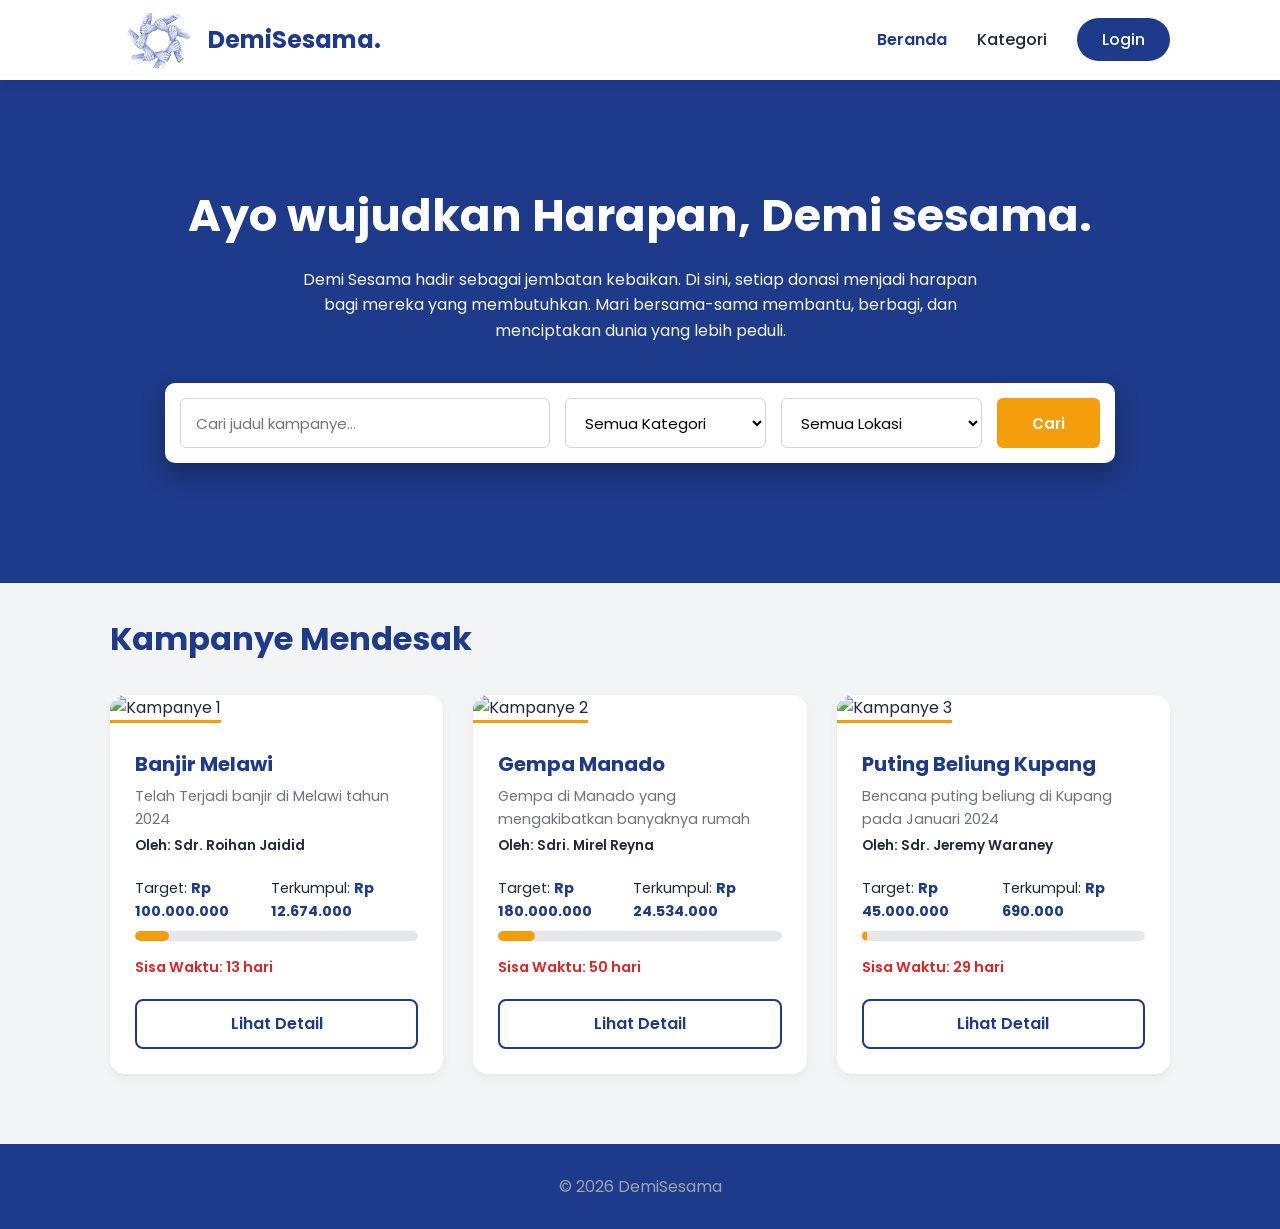
==== index.html @ 678cd649 "push pertama progweb" ====
<!DOCTYPE html>
<html lang="id">
<head>
    <meta charset="UTF-8">
    <meta name="viewport" content="width=device-width, initial-scale=1.0">
    <title>DemiSesama</title>
    <link rel="stylesheet" href="CSS/home.css">
    <link rel="stylesheet" href="CSS/global.css">
    <link rel="preconnect" href="https://fonts.googleapis.com">
    <link rel="preconnect" href="https://fonts.gstatic.com" crossorigin>
    <link href="https://fonts.googleapis.com/css2?family=Poppins:wght@300;400;500;600;700&display=swap" rel="stylesheet">
</head>
<body>
    <header>
        <div class="container nav-wrapper">
            <div class="logo">
                <img src="Asset/tangan2 tnpa bg.png" alt="logo website" class="logo-website">
                <span>DemiSesama.</span>
            </div>
            <nav>
                <ul>
                    <li><a href="#index.html" class="active">Beranda</a></li>
                    <li><a href="#index.html">Kategori</a></li>
                    <li><a href="login.html" class="btn-login">Login</a></li>
                </ul>
            </nav>
        </div>
    </header>

    <main>
        <section class="tampilan-utama">
            <div class="hero-overlay"></div>
            <div class="container text-center hero-content">
                <h1>Ayo wujudkan Harapan, Demi sesama.</h1>
                <p class="hero-desc">Demi Sesama hadir sebagai jembatan kebaikan. Di sini, setiap donasi menjadi harapan bagi mereka yang membutuhkan. Mari bersama-sama membantu, berbagi, dan menciptakan dunia yang lebih peduli.</p>

                <div class="search-bar">
                    <form>
                        <input type="text" placeholder="Cari judul kampanye...">

                        <select name="Kategori" id="Kategori">
                            <option value="">Semua Kategori</option>
                            <option value="kesehatan">Kesehatan</option>
                            <option value="pendidikan">Pendidikan</option>
                            <option value="bencana_alam">Bencana Alam</option>
                            <option value="sosial">Kehidupan Sosial</option>
                            <option value="pembangunan">Pembangunan</option>
                            <option value="lingkungan">Lingkungan</option>
                        </select>

                        <select name="lokasi" id="lokasi">
                            <option value="">Semua Lokasi</option>
                            <option value="sumatera">Sumatera</option>
                            <option value="jawa">Jawa</option>
                            <option value="kalimantan">Kalimantan</option>
                            <option value="sulawesi">Sulawesi</option>
                            <option value="bali">Bali</option>
                            <option value="maluku">Maluku</option>
                            <option value="papua">Papua</option>
                            <option value="ntt">NTT</option>
                        </select>

                        <button type="button" class="btn-search">Cari</button>
                    </form>
                </div>
            </div>    
        </section>

        <section class="kampanye">
            <div class="container">
                <h2 class="section-title">Kampanye Mendesak</h2>
                <div class="kampanye-grid">
                    
                    <!-- Penggalangan dana 1 -->
                    <div class="card">
                        <img src="img/kampanye1.jpg" alt="Kampanye 1" class="card-img">
                        <div class="card-content">
                            <h3>Banjir Melawi</h3>
                            <p class="deskripsi">Telah Terjadi banjir di Melawi tahun 2024</p>
                            <p class="penyelenggara">Oleh: Sdr. Roihan Jaidid</p>
                            <div class="info-dana">
                                <p class="target">Target: <span>Rp 100.000.000</span></p>
                                <p class="terkumpul">Terkumpul: <span>Rp 12.674.000</span></p>
                            </div>
                            <div class="progress-bar">
                                <div class="progress" style="width: 12%;"></div> 
                            </div>
                            <p class="waktu">Sisa Waktu: 13 hari</p>
                            <a href="detail.html" class="btn-detail">Lihat Detail</a>
                        </div>
                    </div>

                    <!-- Penggalangan dana 2 -->
                    <div class="card">
                        <img src="img/kampanye2.jpg" alt="Kampanye 2" class="card-img">
                        <div class="card-content">
                            <h3>Gempa Manado</h3>
                            <p class="deskripsi">Gempa di Manado yang mengakibatkan banyaknya rumah</p>
                            <p class="penyelenggara">Oleh: Sdri. Mirel Reyna</p>
                            <div class="info-dana">
                                <p class="target">Target: <span>Rp 180.000.000</span></p>
                                <p class="terkumpul">Terkumpul: <span>Rp 24.534.000</span></p>
                            </div>
                            <div class="progress-bar">
                                <div class="progress" style="width: 13%;"></div> 
                            </div>
                            <p class="waktu">Sisa Waktu: 50 hari</p>
                            <a href="detail.html" class="btn-detail">Lihat Detail</a>
                        </div>
                    </div>

                    <!-- Penggalangan dana 3 -->
                    <div class="card">
                        <img src="img/kampanye3.jpg" alt="Kampanye 3" class="card-img">
                        <div class="card-content">
                            <h3>Puting Beliung Kupang</h3>
                            <p class="deskripsi">Bencana puting beliung di Kupang pada Januari 2024</p>
                            <p class="penyelenggara">Oleh: Sdr. Jeremy Waraney</p>
                            <div class="info-dana">
                                <p class="target">Target: <span>Rp 45.000.000</span></p>
                                <p class="terkumpul">Terkumpul: <span>Rp 690.000</span></p>
                            </div>
                            <div class="progress-bar">
                                <div class="progress" style="width: 2%;"></div> 
                            </div>
                            <p class="waktu">Sisa Waktu: 29 hari</p>
                            <a href="detail.html" class="btn-detail">Lihat Detail</a>
                        </div>
                    </div>

                </div>
            </div>
        </section>
    </main>
    
    <footer>
        <div class="container text-center">
            <p>&copy; 2026 DemiSesama</p>
        </div>
    </footer>

</body>
</html>
---- CSS/home.css ----
.tampilan-utama {
    position: relative;
    padding: 100px 0 120px 0;
    background-color: #1E3A8A; 
    overflow: hidden;
}

.hero-content {
    position: relative;
    z-index: 2;
}

.tampilan-utama h1 {
    font-size: 2.8rem;
    margin-bottom: 15px;
    color: #FFFFFF; 
}

.hero-desc {
    max-width: 700px;
    margin: 0 auto 40px auto;
    color: #F3F4F6;
}

.search-bar form {
    background-color: #FFFFFF;
    padding: 15px;
    border-radius: 10px;
    display: flex;
    gap: 15px;
    align-items: center;
    box-shadow: 0 10px 25px rgba(0,0,0,0.3);
    width: 100%;
    max-width: 950px;
    margin: 0 auto;
}

.search-bar input, .search-bar select, .btn-search {
    height: 50px; 
    border: 1px solid #D1D5DB;
    border-radius: 6px;
    outline: none;
    font-family: 'Poppins', sans-serif;
    font-size: 15px;
}

.search-bar input {
    flex: 2; 
    padding: 0 15px;
}

.search-bar select {
    flex: 1; 
    padding: 0 15px;
    cursor: pointer;
    background-color: #FFFFFF;
}

.btn-search {
    background-color: #F59E0B;
    color: #FFFFFF;
    border: none;
    padding: 0 35px;
    font-weight: 600;
    cursor: pointer;
    transition: 0.3s;
}

.btn-search:hover {
    background-color: #D97706;
}

.kampanye {
    padding: 30px 0;
}

.section-title {
    font-size: 2rem;
    color: #1E3A8A; 
    margin-bottom: 30px;
    text-align: left;
}

.kampanye-grid {
    display: grid;
    grid-template-columns: repeat(3, 1fr); 
    gap: 30px; 
}

.card {
    background-color: #FFFFFF; 
    border-radius: 15px; 
    overflow: hidden; 
    box-shadow: 0 4px 10px rgba(0,0,0,0.05); 
    transition: transform 0.3s ease, box-shadow 0.3s ease; 
}

.card:hover {
    transform: translateY(-10px); 
    box-shadow: 0 15px 25px rgba(0,0,0,0.1);
}

.card-img {
    width: 100%;
    height: 220px;
    object-fit: cover;
    border-bottom: 3px solid #F59E0B; 
}

.card-content {
    padding: 25px;
}

.card h3 {
    font-size: 1.25rem;
    margin-bottom: 5px;
    color: #1E3A8A; 
}

.deskripsi {
    font-size: 0.9rem;
    color: #6B7280;
    margin-bottom: 10px;
    height: 40px;
}

.penyelenggara {
    font-size: 0.85rem;
    font-weight: 600;
    margin-bottom: 20px;
}

.info-dana {
    font-size: 0.9rem;
    display: flex;
    justify-content: space-between;
    margin-bottom: 8px;
}

.info-dana span {
    font-weight: 700;
    color: #1E3A8A; 
}

.progress-bar {
    background-color: #E5E7EB; 
    height: 10px;
    border-radius: 10px;
    overflow: hidden;
    margin-bottom: 15px;
}

.progress {
    background-color: #F59E0B; 
    height: 100%;
    border-radius: 10px;
}

.waktu {
    font-size: 0.9rem;
    color: #DC2626; 
    font-weight: 600;
    margin-bottom: 20px;
}

.btn-detail {
    display: block;
    text-align: center;
    background-color: #FFFFFF;
    color: #1E3A8A; 
    border: 2px solid #1E3A8A;
    padding: 10px 0;
    border-radius: 8px;
    font-weight: 600;
    transition: 0.3s;
}

.btn-detail:hover {
    background-color: #1E3A8A;
    color: #FFFFFF;
}
---- CSS/global.css ----
* {
    margin: 0;
    padding: 0;
    box-sizing: border-box;
    font-family: 'Poppins', sans-serif;
}

body {
    background-color: #F3F4F6;
    color: #1F2937;
    line-height: 1.6;
}

.container {
    max-width: 1100px;
    margin: 0 auto;
    padding: 0 20px;
}

a {
    text-decoration: none;
}

.text-center {
    text-align: center;
}

header {
    background-color: #FFFFFF;
    box-shadow: 0 2px 10px rgba(0, 0, 0, 0.1);
    position: sticky;
    top: 0;
    z-index: 100;
}

.nav-wrapper {
    display: flex;
    justify-content: space-between;
    align-items: center;
    height: 80px;
}

.logo {
    display: flex;
    align-items: center;
    gap: 0px;
    font-size: 24px;
    font-weight: 700;
    color: #1E3A8A;
    text-decoration: none;
}

.logo-website{
    height: 55px;
    width: auto;
    display: block;
}

nav ul {
    list-style: none;
    display: flex;
    gap: 30px;
    align-items: center;
}

nav a {
    color: #1F2937;
    font-weight: 500;
    transition: 0.3s;
}

nav a:hover, nav a.active {
    color: #1E3A8A;
    font-weight: 600;
}

.btn-login {
    background-color: #1E3A8A;
    color: #FFFFFF;
    padding: 10px 25px;
    border-radius: 50px;
}

.btn-login:hover {
    background-color: #3B82F6;
    color: #FFFFFF;
}

footer {
    background-color: #1E3A8A;
    color: #FFFFFF; 
    padding: 30px 0;
    margin-top: 40px;
}

footer p {
    color: #9CA3AF;
    display: flex;
    justify-content: center;
}
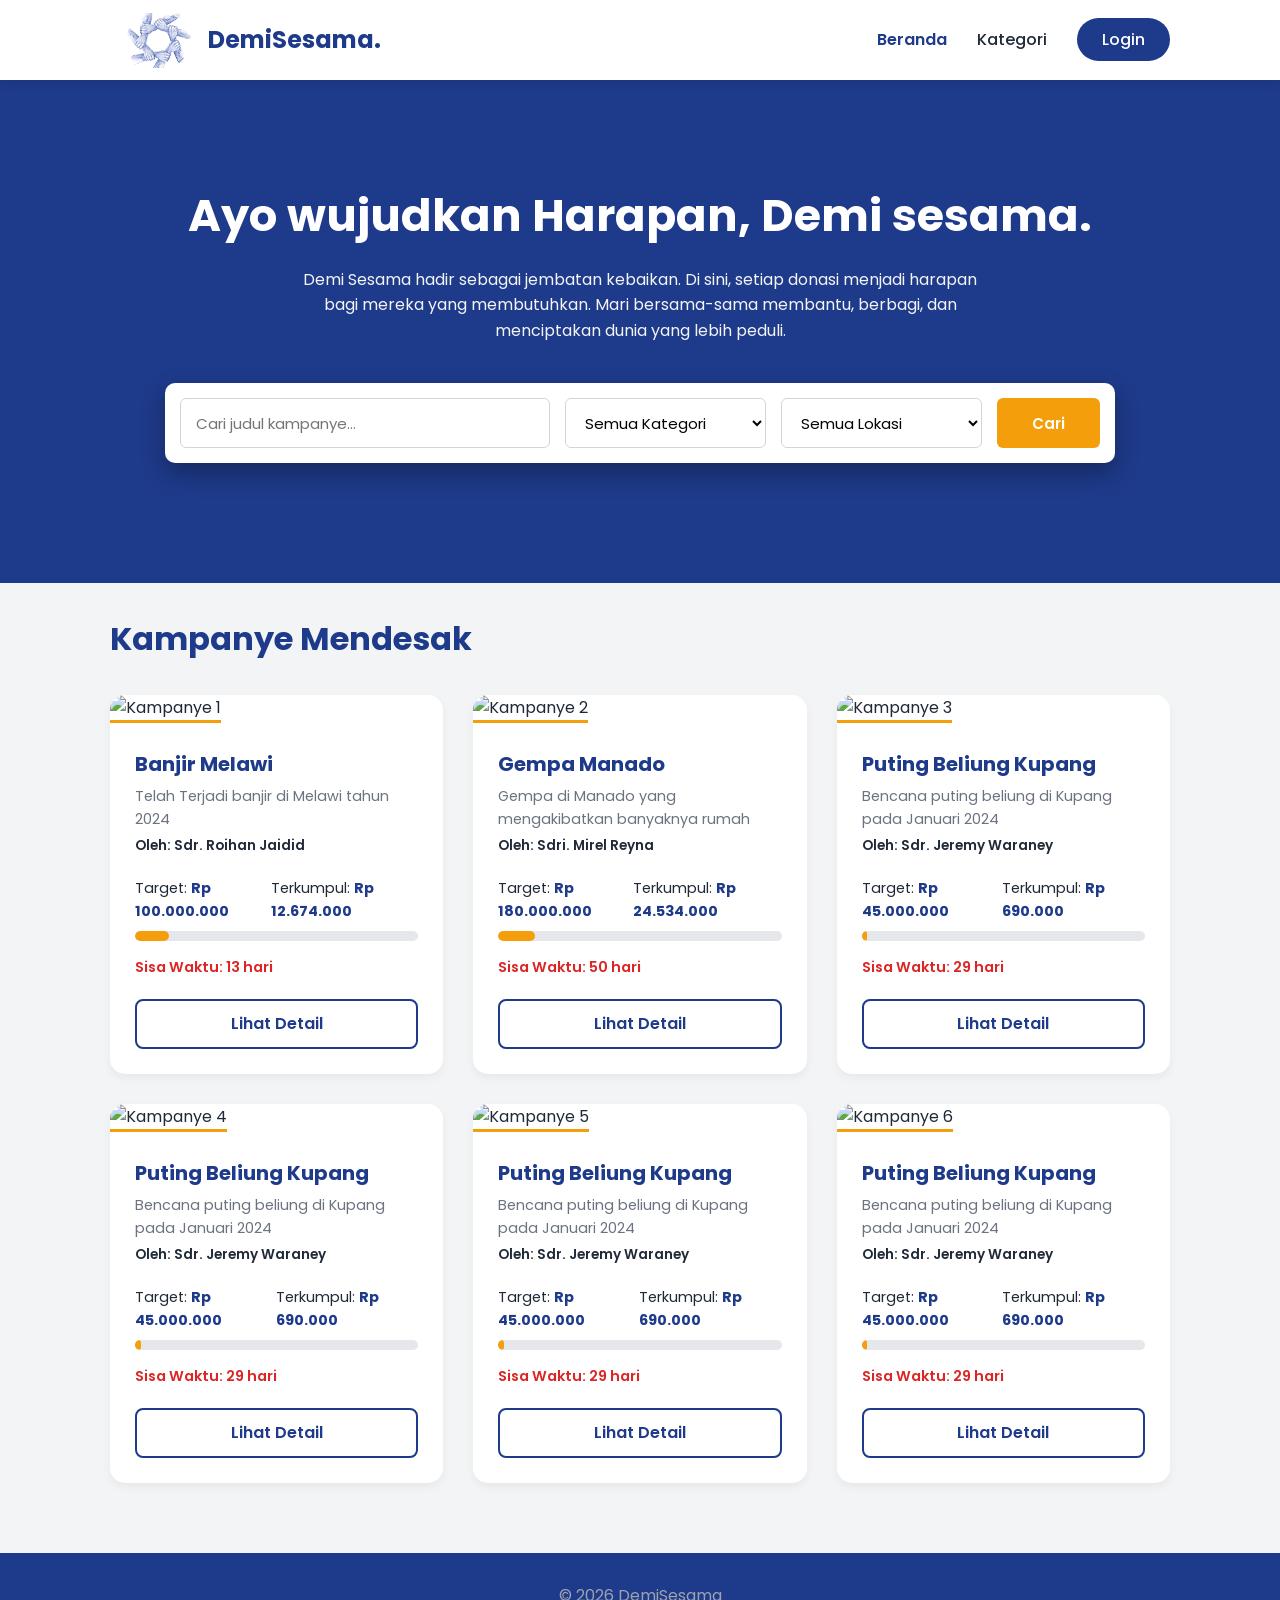
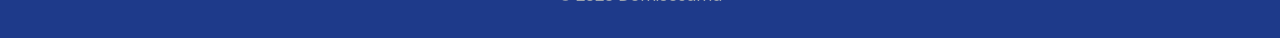
==== commit 550d2459: "Tambah menu doang" ====
--- a/index.html
+++ b/index.html
@@ -128,6 +128,60 @@
                         </div>
                     </div>
 
+                    <div class="card">
+                        <img src="img/kampanye3.jpg" alt="Kampanye 4" class="card-img">
+                        <div class="card-content">
+                            <h3>Puting Beliung Kupang</h3>
+                            <p class="deskripsi">Bencana puting beliung di Kupang pada Januari 2024</p>
+                            <p class="penyelenggara">Oleh: Sdr. Jeremy Waraney</p>
+                            <div class="info-dana">
+                                <p class="target">Target: <span>Rp 45.000.000</span></p>
+                                <p class="terkumpul">Terkumpul: <span>Rp 690.000</span></p>
+                            </div>
+                            <div class="progress-bar">
+                                <div class="progress" style="width: 2%;"></div> 
+                            </div>
+                            <p class="waktu">Sisa Waktu: 29 hari</p>
+                            <a href="detail.html" class="btn-detail">Lihat Detail</a>
+                        </div>
+                    </div>
+
+                    <div class="card">
+                        <img src="img/kampanye3.jpg" alt="Kampanye 5" class="card-img">
+                        <div class="card-content">
+                            <h3>Puting Beliung Kupang</h3>
+                            <p class="deskripsi">Bencana puting beliung di Kupang pada Januari 2024</p>
+                            <p class="penyelenggara">Oleh: Sdr. Jeremy Waraney</p>
+                            <div class="info-dana">
+                                <p class="target">Target: <span>Rp 45.000.000</span></p>
+                                <p class="terkumpul">Terkumpul: <span>Rp 690.000</span></p>
+                            </div>
+                            <div class="progress-bar">
+                                <div class="progress" style="width: 2%;"></div> 
+                            </div>
+                            <p class="waktu">Sisa Waktu: 29 hari</p>
+                            <a href="detail.html" class="btn-detail">Lihat Detail</a>
+                        </div>
+                    </div>
+
+                    <div class="card">
+                        <img src="img/kampanye3.jpg" alt="Kampanye 6" class="card-img">
+                        <div class="card-content">
+                            <h3>Puting Beliung Kupang</h3>
+                            <p class="deskripsi">Bencana puting beliung di Kupang pada Januari 2024</p>
+                            <p class="penyelenggara">Oleh: Sdr. Jeremy Waraney</p>
+                            <div class="info-dana">
+                                <p class="target">Target: <span>Rp 45.000.000</span></p>
+                                <p class="terkumpul">Terkumpul: <span>Rp 690.000</span></p>
+                            </div>
+                            <div class="progress-bar">
+                                <div class="progress" style="width: 2%;"></div> 
+                            </div>
+                            <p class="waktu">Sisa Waktu: 29 hari</p>
+                            <a href="detail.html" class="btn-detail">Lihat Detail</a>
+                        </div>
+                    </div>
+
                 </div>
             </div>
         </section>
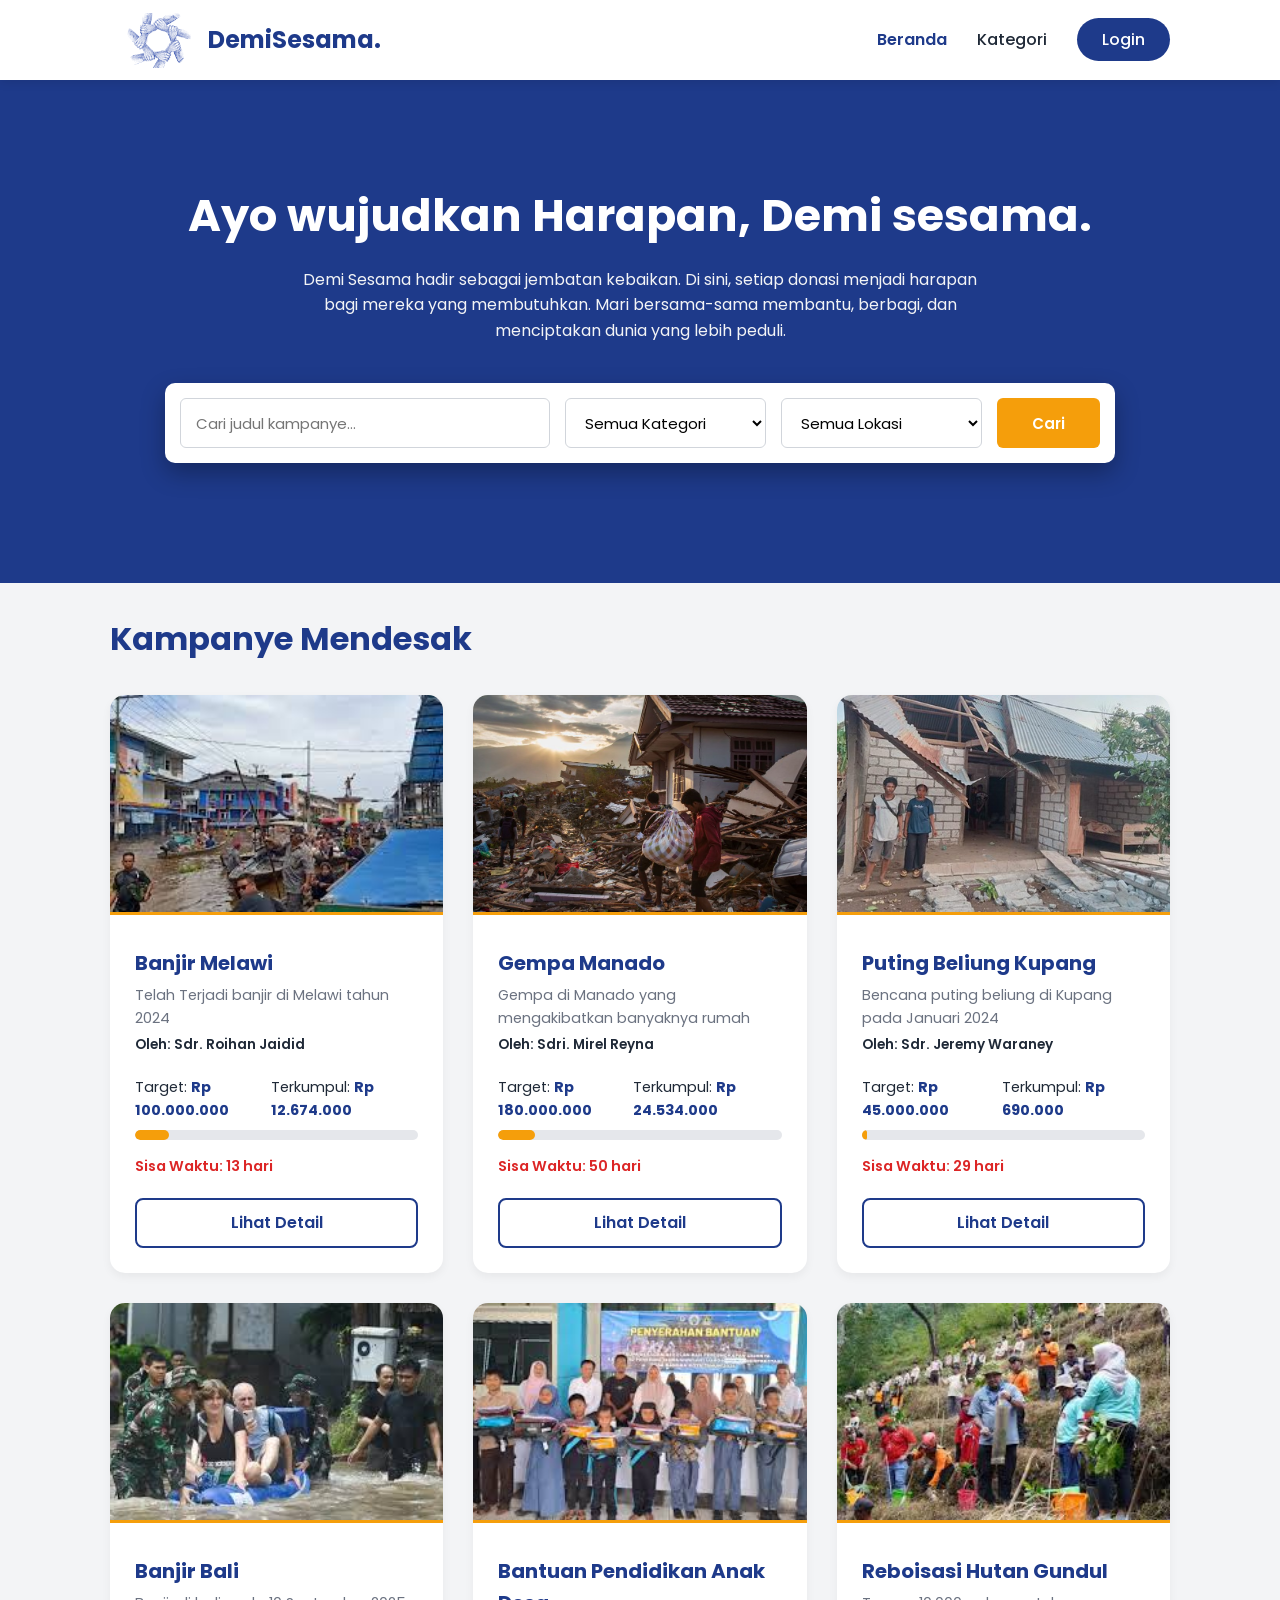
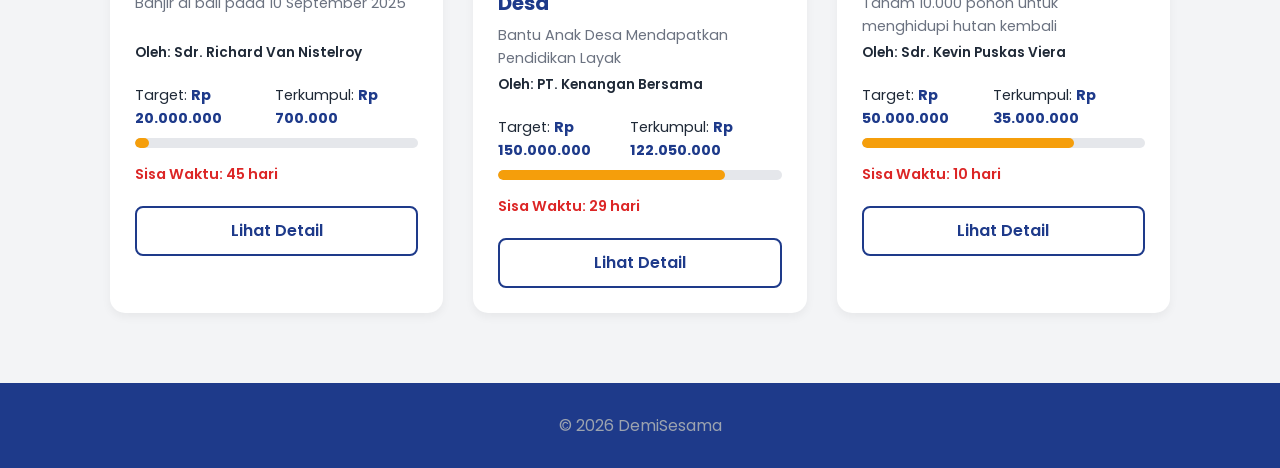
==== commit 7754505d: "merapihkan dashboard" ====
--- a/index.html
+++ b/index.html
@@ -73,7 +73,7 @@
                     
                     <!-- Penggalangan dana 1 -->
                     <div class="card">
-                        <img src="img/kampanye1.jpg" alt="Kampanye 1" class="card-img">
+                        <img src="Asset/banjir melawi.jpg" alt="Kampanye 1" class="card-img">
                         <div class="card-content">
                             <h3>Banjir Melawi</h3>
                             <p class="deskripsi">Telah Terjadi banjir di Melawi tahun 2024</p>
@@ -92,7 +92,7 @@
 
                     <!-- Penggalangan dana 2 -->
                     <div class="card">
-                        <img src="img/kampanye2.jpg" alt="Kampanye 2" class="card-img">
+                        <img src="Asset/gempa manado.jpg" alt="Kampanye 2" class="card-img">
                         <div class="card-content">
                             <h3>Gempa Manado</h3>
                             <p class="deskripsi">Gempa di Manado yang mengakibatkan banyaknya rumah</p>
@@ -111,7 +111,7 @@
 
                     <!-- Penggalangan dana 3 -->
                     <div class="card">
-                        <img src="img/kampanye3.jpg" alt="Kampanye 3" class="card-img">
+                        <img src="Asset/puting beliung kupang.jpeg" alt="Kampanye 3" class="card-img">
                         <div class="card-content">
                             <h3>Puting Beliung Kupang</h3>
                             <p class="deskripsi">Bencana puting beliung di Kupang pada Januari 2024</p>
@@ -127,57 +127,57 @@
                             <a href="detail.html" class="btn-detail">Lihat Detail</a>
                         </div>
                     </div>
-
+                    <!-- Penggalangan dana 4 -->
                     <div class="card">
-                        <img src="img/kampanye3.jpg" alt="Kampanye 4" class="card-img">
+                        <img src="Asset/banjir bali.jpg" alt="Kampanye 4" class="card-img">
                         <div class="card-content">
-                            <h3>Puting Beliung Kupang</h3>
-                            <p class="deskripsi">Bencana puting beliung di Kupang pada Januari 2024</p>
-                            <p class="penyelenggara">Oleh: Sdr. Jeremy Waraney</p>
+                            <h3>Banjir Bali</h3>
+                            <p class="deskripsi">Banjir di bali pada 10 September 2025</p>
+                            <p class="penyelenggara">Oleh: Sdr. Richard Van Nistelroy</p>
                             <div class="info-dana">
-                                <p class="target">Target: <span>Rp 45.000.000</span></p>
-                                <p class="terkumpul">Terkumpul: <span>Rp 690.000</span></p>
+                                <p class="target">Target: <span>Rp 20.000.000</span></p>
+                                <p class="terkumpul">Terkumpul: <span>Rp 700.000</span></p>
                             </div>
                             <div class="progress-bar">
-                                <div class="progress" style="width: 2%;"></div> 
+                                <div class="progress" style="width: 5%;"></div> 
+                            </div>
+                            <p class="waktu">Sisa Waktu: 45 hari</p>
+                            <a href="detail.html" class="btn-detail">Lihat Detail</a>
+                        </div>
+                    </div>
+                    <!-- Penggalangan dana 5 -->
+                    <div class="card">
+                        <img src="Asset/bantuan penddikan desa.jpg" alt="Kampanye 5" class="card-img">
+                        <div class="card-content">
+                            <h3>Bantuan Pendidikan Anak Desa</h3>
+                            <p class="deskripsi">Bantu Anak Desa Mendapatkan Pendidikan Layak</p>
+                            <p class="penyelenggara">Oleh: PT. Kenangan Bersama</p>
+                            <div class="info-dana">
+                                <p class="target">Target: <span>Rp 150.000.000</span></p>
+                                <p class="terkumpul">Terkumpul: <span>Rp 122.050.000</span></p>
+                            </div>
+                            <div class="progress-bar">
+                                <div class="progress" style="width: 80%;"></div> 
                             </div>
                             <p class="waktu">Sisa Waktu: 29 hari</p>
                             <a href="detail.html" class="btn-detail">Lihat Detail</a>
                         </div>
                     </div>
-
+                    <!-- Penggalangan dana 6 -->
                     <div class="card">
-                        <img src="img/kampanye3.jpg" alt="Kampanye 5" class="card-img">
+                        <img src="Asset/reboisasi hutan.jpg" alt="Kampanye 6" class="card-img">
                         <div class="card-content">
-                            <h3>Puting Beliung Kupang</h3>
-                            <p class="deskripsi">Bencana puting beliung di Kupang pada Januari 2024</p>
-                            <p class="penyelenggara">Oleh: Sdr. Jeremy Waraney</p>
+                            <h3>Reboisasi Hutan Gundul</h3>
+                            <p class="deskripsi">Tanam 10.000 pohon untuk menghidupi hutan kembali</p>
+                            <p class="penyelenggara">Oleh: Sdr. Kevin Puskas Viera</p>
                             <div class="info-dana">
-                                <p class="target">Target: <span>Rp 45.000.000</span></p>
-                                <p class="terkumpul">Terkumpul: <span>Rp 690.000</span></p>
+                                <p class="target">Target: <span>Rp 50.000.000</span></p>
+                                <p class="terkumpul">Terkumpul: <span>Rp 35.000.000</span></p>
                             </div>
                             <div class="progress-bar">
-                                <div class="progress" style="width: 2%;"></div> 
+                                <div class="progress" style="width: 75%;"></div> 
                             </div>
-                            <p class="waktu">Sisa Waktu: 29 hari</p>
-                            <a href="detail.html" class="btn-detail">Lihat Detail</a>
-                        </div>
-                    </div>
-
-                    <div class="card">
-                        <img src="img/kampanye3.jpg" alt="Kampanye 6" class="card-img">
-                        <div class="card-content">
-                            <h3>Puting Beliung Kupang</h3>
-                            <p class="deskripsi">Bencana puting beliung di Kupang pada Januari 2024</p>
-                            <p class="penyelenggara">Oleh: Sdr. Jeremy Waraney</p>
-                            <div class="info-dana">
-                                <p class="target">Target: <span>Rp 45.000.000</span></p>
-                                <p class="terkumpul">Terkumpul: <span>Rp 690.000</span></p>
-                            </div>
-                            <div class="progress-bar">
-                                <div class="progress" style="width: 2%;"></div> 
-                            </div>
-                            <p class="waktu">Sisa Waktu: 29 hari</p>
+                            <p class="waktu">Sisa Waktu: 10 hari</p>
                             <a href="detail.html" class="btn-detail">Lihat Detail</a>
                         </div>
                     </div>
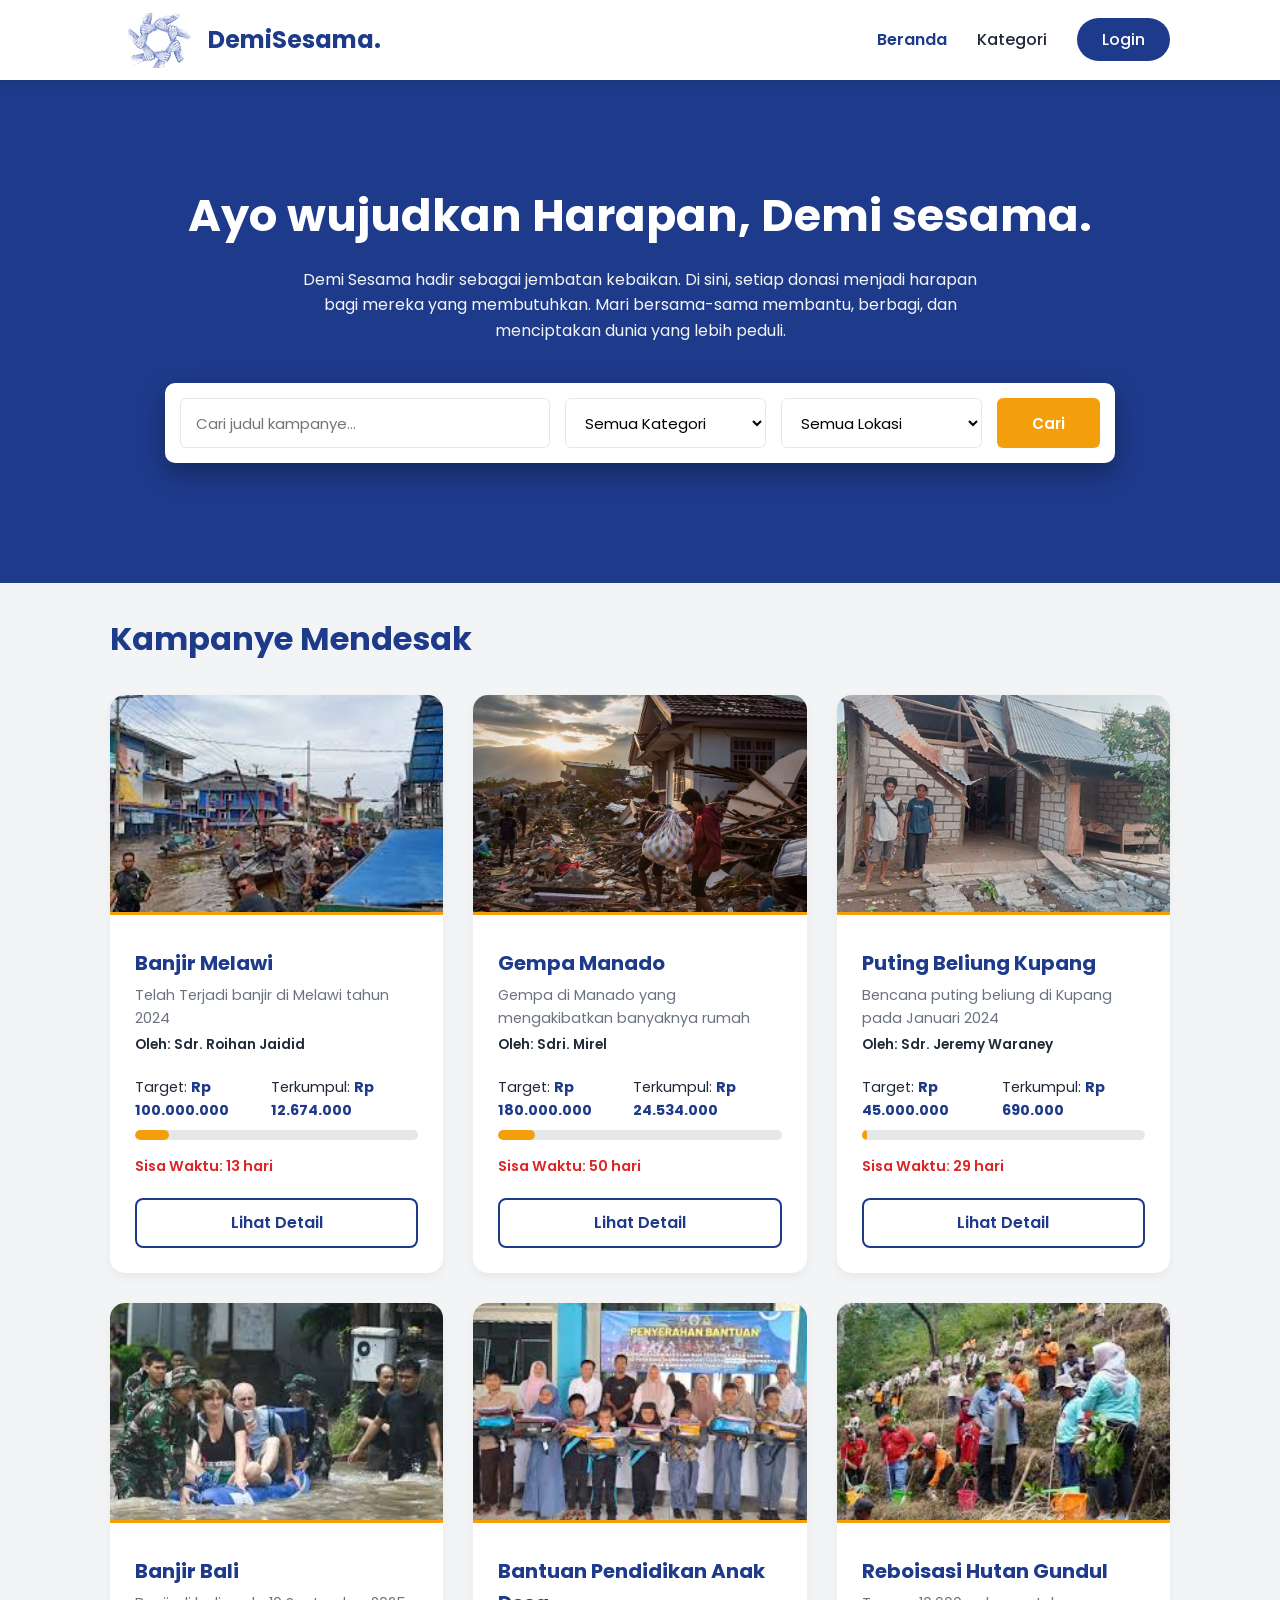
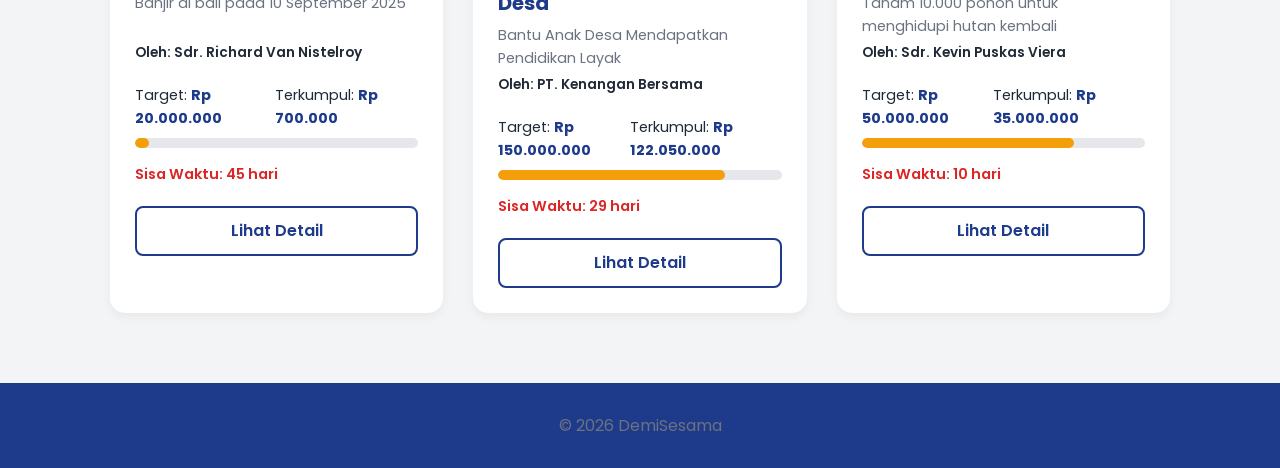
==== commit 4c945d97: "merapihkan css dengan menggunakan root dan tambah fav icon" ====
--- a/index.html
+++ b/index.html
@@ -4,6 +4,9 @@
     <meta charset="UTF-8">
     <meta name="viewport" content="width=device-width, initial-scale=1.0">
     <title>DemiSesama</title>
+    <!-- fav icon -->
+    <link rel="icon" type="image/png" href="Asset/tangan2 tnpa bg.png">
+    
     <link rel="stylesheet" href="CSS/home.css">
     <link rel="stylesheet" href="CSS/global.css">
     <link rel="preconnect" href="https://fonts.googleapis.com">
@@ -96,7 +99,7 @@
                         <div class="card-content">
                             <h3>Gempa Manado</h3>
                             <p class="deskripsi">Gempa di Manado yang mengakibatkan banyaknya rumah</p>
-                            <p class="penyelenggara">Oleh: Sdri. Mirel Reyna</p>
+                            <p class="penyelenggara">Oleh: Sdri. Mirel</p>
                             <div class="info-dana">
                                 <p class="target">Target: <span>Rp 180.000.000</span></p>
                                 <p class="terkumpul">Terkumpul: <span>Rp 24.534.000</span></p>
--- a/CSS/home.css
+++ b/CSS/home.css
@@ -1,7 +1,7 @@
 .tampilan-utama {
     position: relative;
     padding: 100px 0 120px 0;
-    background-color: #1E3A8A; 
+    background-color: var(--primary); 
     overflow: hidden;
 }
 
@@ -13,17 +13,17 @@
 .tampilan-utama h1 {
     font-size: 2.8rem;
     margin-bottom: 15px;
-    color: #FFFFFF; 
+    color: var(--white); 
 }
 
 .hero-desc {
     max-width: 700px;
     margin: 0 auto 40px auto;
-    color: #F3F4F6;
+    color: var(--bg-body);
 }
 
 .search-bar form {
-    background-color: #FFFFFF;
+    background-color: var(--white);
     padding: 15px;
     border-radius: 10px;
     display: flex;
@@ -37,7 +37,7 @@
 
 .search-bar input, .search-bar select, .btn-search {
     height: 50px; 
-    border: 1px solid #D1D5DB;
+    border: 1px solid var(--border);
     border-radius: 6px;
     outline: none;
     font-family: 'Poppins', sans-serif;
@@ -53,12 +53,12 @@
     flex: 1; 
     padding: 0 15px;
     cursor: pointer;
-    background-color: #FFFFFF;
+    background-color: var(--white);
 }
 
 .btn-search {
-    background-color: #F59E0B;
-    color: #FFFFFF;
+    background-color: var(--button);
+    color: var(--white);
     border: none;
     padding: 0 35px;
     font-weight: 600;
@@ -67,7 +67,7 @@
 }
 
 .btn-search:hover {
-    background-color: #D97706;
+    background-color: var(--button-hover);
 }
 
 .kampanye {
@@ -76,7 +76,7 @@
 
 .section-title {
     font-size: 2rem;
-    color: #1E3A8A; 
+    color: var(--primary); 
     margin-bottom: 30px;
     text-align: left;
 }
@@ -88,7 +88,7 @@
 }
 
 .card {
-    background-color: #FFFFFF; 
+    background-color: var(--white); 
     border-radius: 15px; 
     overflow: hidden; 
     box-shadow: 0 4px 10px rgba(0,0,0,0.05); 
@@ -104,7 +104,7 @@
     width: 100%;
     height: 220px;
     object-fit: cover;
-    border-bottom: 3px solid #F59E0B; 
+    border-bottom: 3px solid var(--button); 
 }
 
 .card-content {
@@ -114,12 +114,12 @@
 .card h3 {
     font-size: 1.25rem;
     margin-bottom: 5px;
-    color: #1E3A8A; 
+    color: var(--primary); 
 }
 
 .deskripsi {
     font-size: 0.9rem;
-    color: #6B7280;
+    color: var(--text-desc);
     margin-bottom: 10px;
     height: 40px;
 }
@@ -139,11 +139,11 @@
 
 .info-dana span {
     font-weight: 700;
-    color: #1E3A8A; 
+    color: var(--primary); 
 }
 
 .progress-bar {
-    background-color: #E5E7EB; 
+    background-color: var(--border); 
     height: 10px;
     border-radius: 10px;
     overflow: hidden;
@@ -151,14 +151,14 @@
 }
 
 .progress {
-    background-color: #F59E0B; 
+    background-color: var(--button); 
     height: 100%;
     border-radius: 10px;
 }
 
 .waktu {
     font-size: 0.9rem;
-    color: #DC2626; 
+    color: var(--danger); 
     font-weight: 600;
     margin-bottom: 20px;
 }
@@ -166,9 +166,9 @@
 .btn-detail {
     display: block;
     text-align: center;
-    background-color: #FFFFFF;
-    color: #1E3A8A; 
-    border: 2px solid #1E3A8A;
+    background-color: var(--white);
+    color: var(--primary); 
+    border: 2px solid var(--primary);
     padding: 10px 0;
     border-radius: 8px;
     font-weight: 600;
@@ -176,6 +176,6 @@
 }
 
 .btn-detail:hover {
-    background-color: #1E3A8A;
-    color: #FFFFFF;
+    background-color: var(--primary);
+    color: var(--white);
 }
--- a/CSS/global.css
+++ b/CSS/global.css
@@ -1,3 +1,18 @@
+/*Panggil warna disini*/
+:root{
+    --primary: #1E3A8A;       /* Biru Navy (Warna Utama) */
+    --primary-hover: #3B82F6; /* Biru Terang (Untuk hover) */
+    --button: #F59E0B;        /* Oranye (Tombol/Aksen) */
+    --button-hover: #D97706;  /* Oranye Gelap (Hover tombol) */
+    --bg-body: #F3F4F6;       /* Abu-abu terang untuk background web */
+    --white: #FFFFFF;         /* Putih */
+    --main-text: #1F2937;     /* Abu-abu gelap untuk judul/teks utama */
+    --text-desc: #6B7280;    /* Abu-abu pudar untuk deskripsi */
+    --border: #E5E7EB;        /* Warna garis tepi / border */
+    --danger: #DC2626;        /* Merah untuk teks "Sisa Waktu" */
+}
+
+/*base website jadi tempat deklarasi font body, container dll */
 * {
     margin: 0;
     padding: 0;
@@ -6,8 +21,8 @@
 }
 
 body {
-    background-color: #F3F4F6;
-    color: #1F2937;
+    background-color: var(--bg-body);
+    color: var(--main-text);
     line-height: 1.6;
 }
 
@@ -25,8 +40,9 @@
     text-align: center;
 }
 
+/*header dan navigasi */
 header {
-    background-color: #FFFFFF;
+    background-color: var(--white);
     box-shadow: 0 2px 10px rgba(0, 0, 0, 0.1);
     position: sticky;
     top: 0;
@@ -46,7 +62,7 @@
     gap: 0px;
     font-size: 24px;
     font-weight: 700;
-    color: #1E3A8A;
+    color: var(--primary);
     text-decoration: none;
 }
 
@@ -64,37 +80,38 @@
 }
 
 nav a {
-    color: #1F2937;
+    color: var(--main-text);
     font-weight: 500;
     transition: 0.3s;
 }
 
 nav a:hover, nav a.active {
-    color: #1E3A8A;
+    color: var(--primary);
     font-weight: 600;
 }
 
 .btn-login {
-    background-color: #1E3A8A;
-    color: #FFFFFF;
+    background-color: var(--primary);
+    color: var(--white);
     padding: 10px 25px;
     border-radius: 50px;
 }
 
 .btn-login:hover {
-    background-color: #3B82F6;
-    color: #FFFFFF;
+    background-color: var(--primary-hover);
+    color: var(--white);
 }
 
+/* Footer sini lee */
 footer {
-    background-color: #1E3A8A;
-    color: #FFFFFF; 
+    background-color: var(--primary);
+    color: var(--white); 
     padding: 30px 0;
     margin-top: 40px;
 }
 
 footer p {
-    color: #9CA3AF;
+    color: var(--text-desc);
     display: flex;
     justify-content: center;
 }
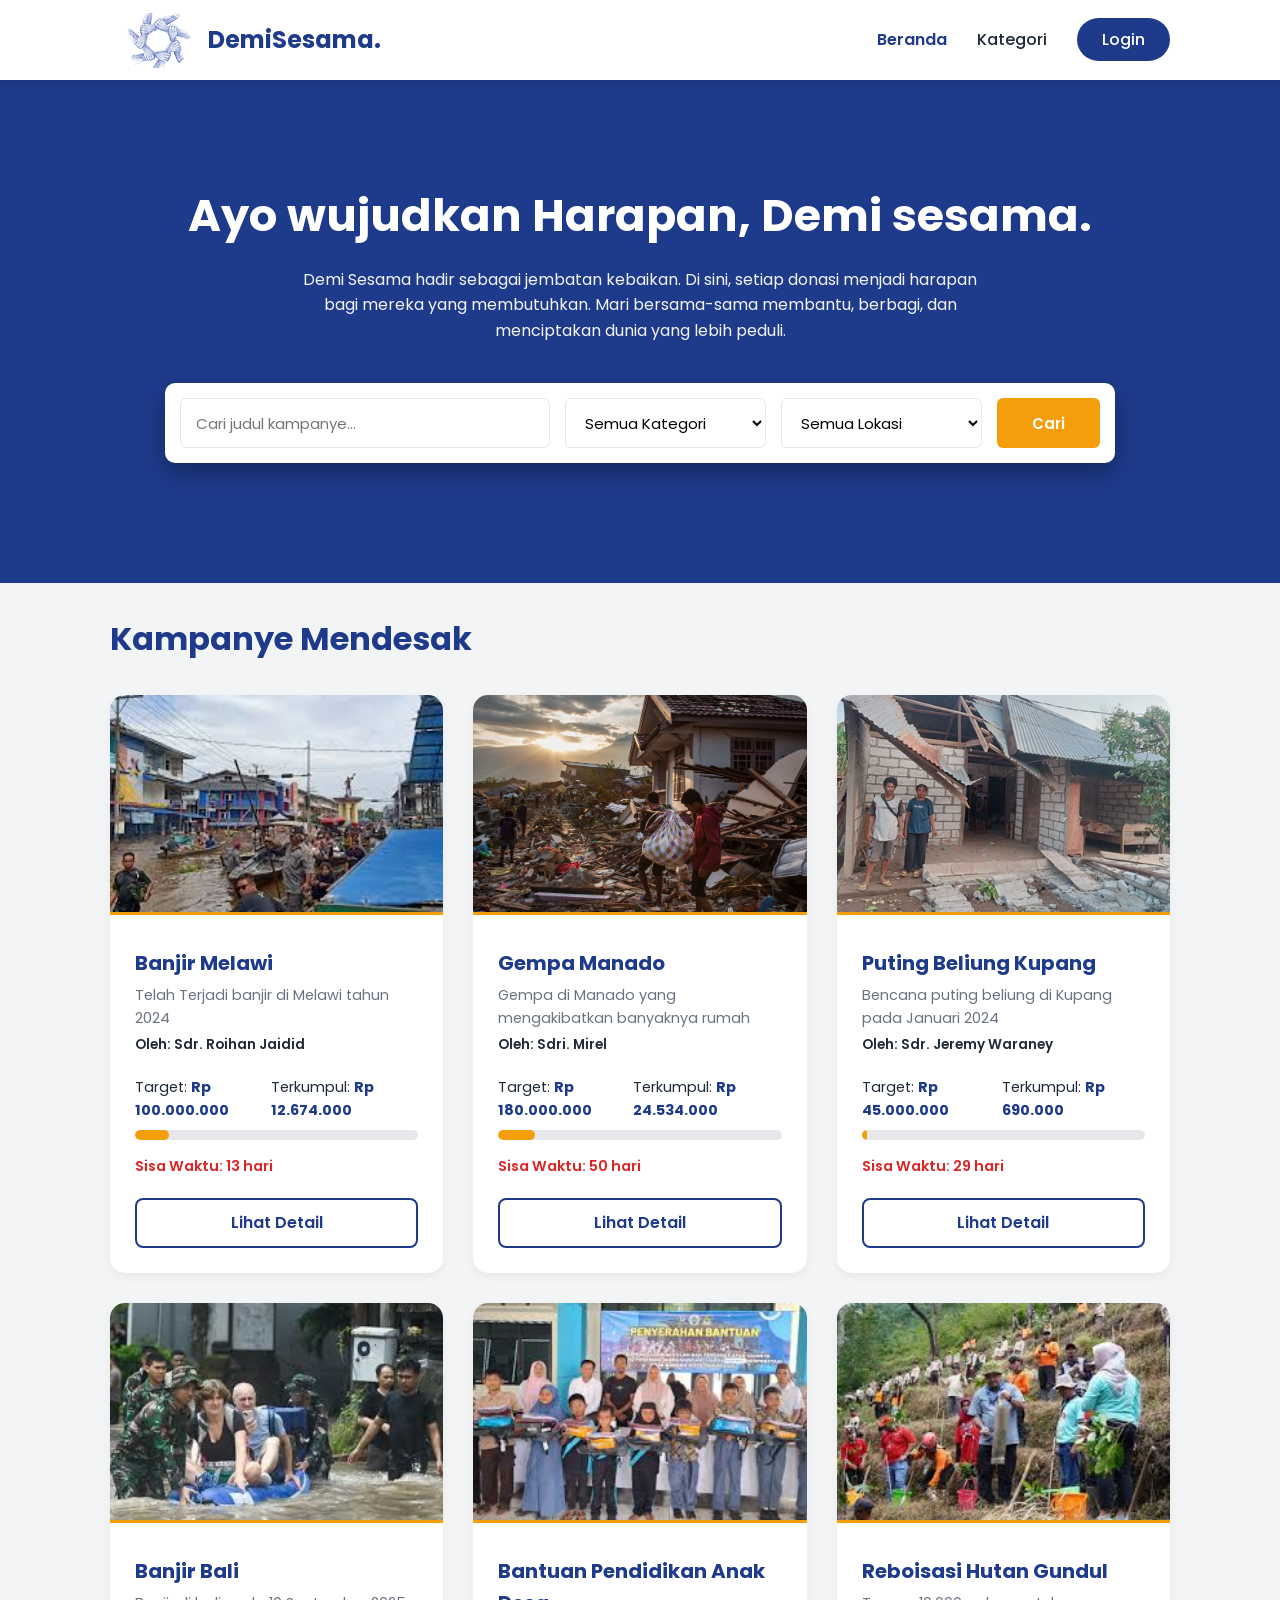
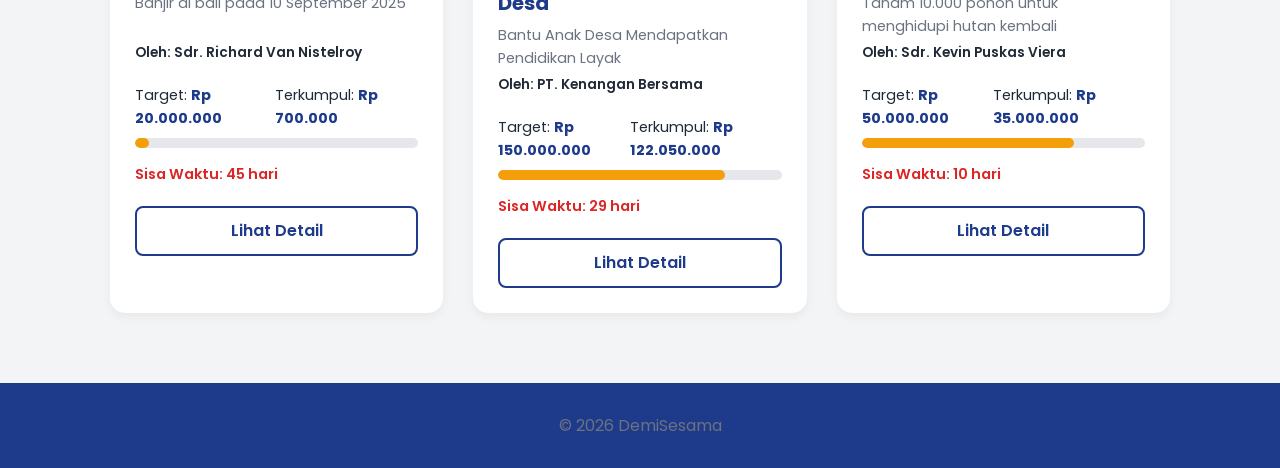
==== commit 304741aa: "buat html login daftar" ====
--- a/index.html
+++ b/index.html
@@ -6,7 +6,6 @@
     <title>DemiSesama</title>
     <!-- fav icon -->
     <link rel="icon" type="image/png" href="Asset/tangan2 tnpa bg.png">
-    
     <link rel="stylesheet" href="CSS/home.css">
     <link rel="stylesheet" href="CSS/global.css">
     <link rel="preconnect" href="https://fonts.googleapis.com">
--- a/CSS/home.css
+++ b/CSS/home.css
@@ -3,6 +3,7 @@
     padding: 100px 0 120px 0;
     background-color: var(--primary); 
     overflow: hidden;
+    
 }
 
 .hero-content {
@@ -14,12 +15,14 @@
     font-size: 2.8rem;
     margin-bottom: 15px;
     color: var(--white); 
+    animation: slidein 1.5s ease forwards;
 }
 
 .hero-desc {
     max-width: 700px;
     margin: 0 auto 40px auto;
     color: var(--bg-body);
+    animation: slidein 1.5s ease forwards;
 }
 
 .search-bar form {
@@ -93,6 +96,7 @@
     overflow: hidden; 
     box-shadow: 0 4px 10px rgba(0,0,0,0.05); 
     transition: transform 0.3s ease, box-shadow 0.3s ease; 
+    animation: fadeUp 1.5s ease forwards;
 }
 
 .card:hover {
@@ -178,4 +182,27 @@
 .btn-detail:hover {
     background-color: var(--primary);
     color: var(--white);
+}
+
+/* animasi transisi */
+@keyframes fadeUp {
+    from {
+        opacity: 0;
+        transform: translateY(20px);
+    }
+    to {
+        opacity: 1;
+        transform: translateY(0);
+    }
+}
+
+@keyframes slidein{
+    from {
+        opacity: 0;
+        transform: translateX(-20px);
+    }
+    to {
+        opacity: 1;
+        transform: translateX(0);
+    }
 }
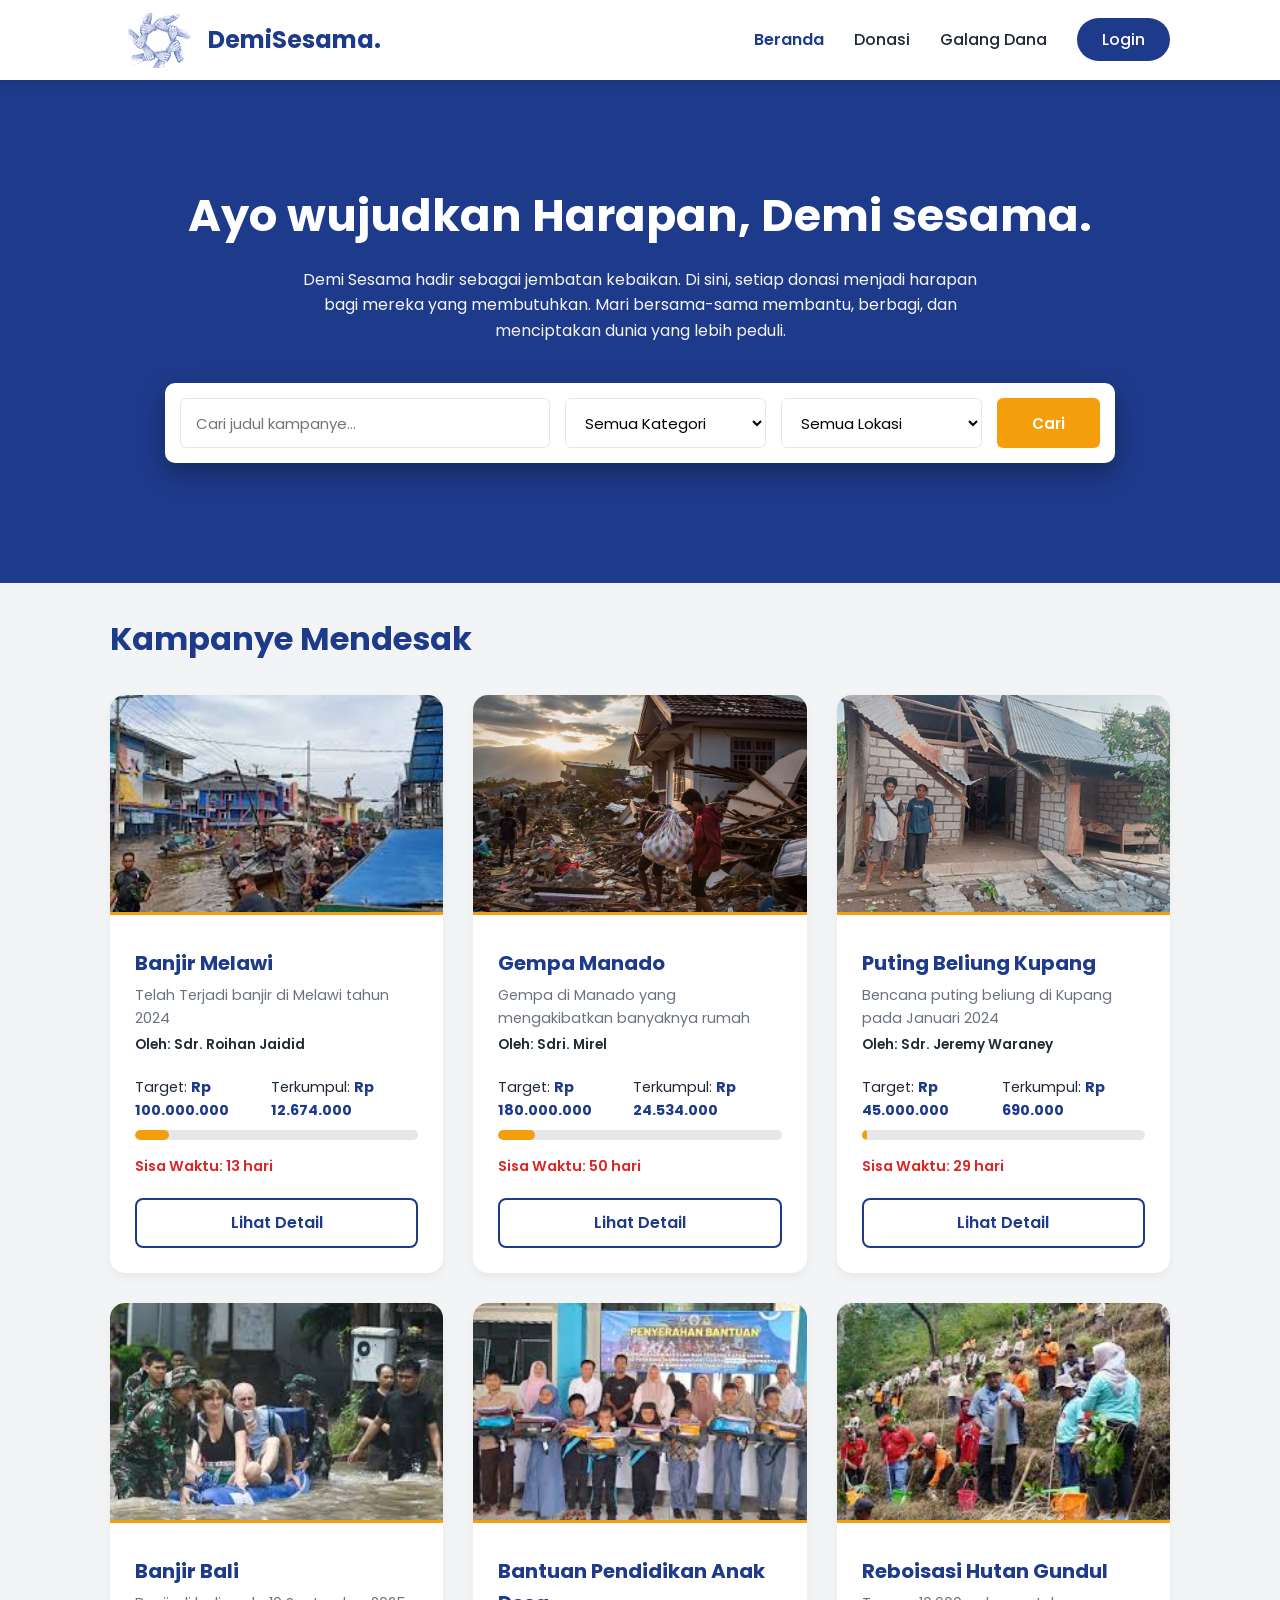
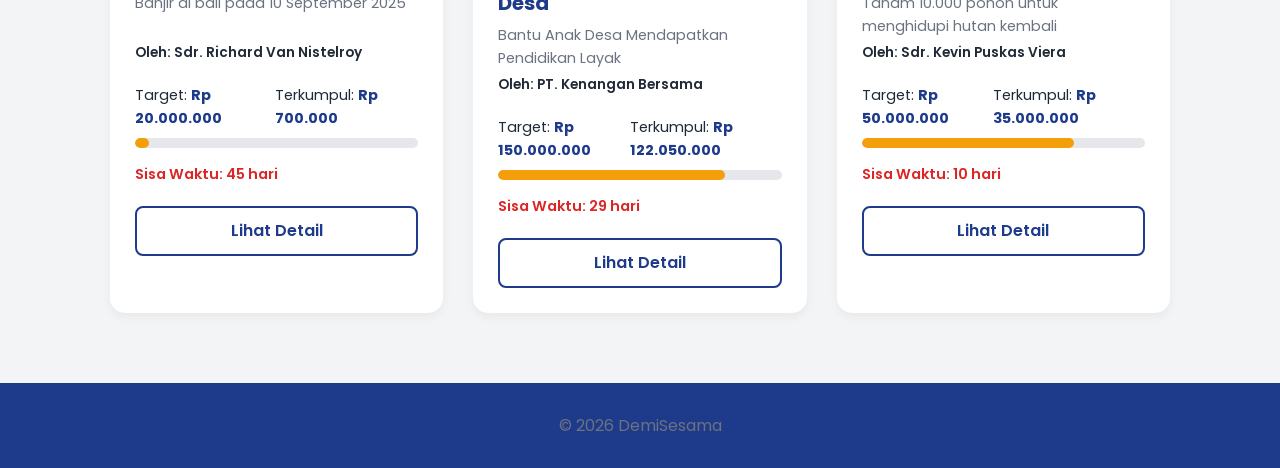
==== commit 1cd83c71: "perbaikin stuff" ====
--- a/index.html
+++ b/index.html
@@ -21,8 +21,9 @@
             </div>
             <nav>
                 <ul>
-                    <li><a href="#index.html" class="active">Beranda</a></li>
-                    <li><a href="#index.html">Kategori</a></li>
+                    <li><a href="index.html" class="active">Beranda</a></li>
+                    <li><a href="index.html#kampanye">Donasi</a></li>
+                    <li><a href="galang-dana.html">Galang Dana</a></li>
                     <li><a href="login.html" class="btn-login">Login</a></li>
                 </ul>
             </nav>
@@ -68,7 +69,7 @@
             </div>    
         </section>
 
-        <section class="kampanye">
+        <section class="kampanye" id="kampanye">
             <div class="container">
                 <h2 class="section-title">Kampanye Mendesak</h2>
                 <div class="kampanye-grid">
--- a/CSS/home.css
+++ b/CSS/home.css
@@ -15,14 +15,14 @@
     font-size: 2.8rem;
     margin-bottom: 15px;
     color: var(--white); 
-    animation: slidein 1.5s ease forwards;
+    animation: fade 2s ease forwards;
 }
 
 .hero-desc {
     max-width: 700px;
     margin: 0 auto 40px auto;
     color: var(--bg-body);
-    animation: slidein 1.5s ease forwards;
+    animation: fade 2s ease forwards;
 }
 
 .search-bar form {
@@ -96,7 +96,7 @@
     overflow: hidden; 
     box-shadow: 0 4px 10px rgba(0,0,0,0.05); 
     transition: transform 0.3s ease, box-shadow 0.3s ease; 
-    animation: fadeUp 1.5s ease forwards;
+    animation: fade 3s ease forwards;
 }
 
 .card:hover {
@@ -185,24 +185,11 @@
 }
 
 /* animasi transisi */
-@keyframes fadeUp {
+  @keyframes fade {
     from {
-        opacity: 0;
-        transform: translateY(20px);
+      opacity: 0;
     }
     to {
-        opacity: 1;
-        transform: translateY(0);
+      opacity: 1;
     }
-}
-
-@keyframes slidein{
-    from {
-        opacity: 0;
-        transform: translateX(-20px);
-    }
-    to {
-        opacity: 1;
-        transform: translateX(0);
-    }
-}+  }
--- a/CSS/global.css
+++ b/CSS/global.css
@@ -114,4 +114,16 @@
     color: var(--text-desc);
     display: flex;
     justify-content: center;
+}
+
+/* ini untuk pencet tombol donasi tidak langsung kepental*/
+html {
+    scroll-behavior: smooth;
+}
+
+/*tanda merah ux*/
+.required {
+    color: var(--danger);
+    margin-left: 4px;
+    font-weight: bold;
 }
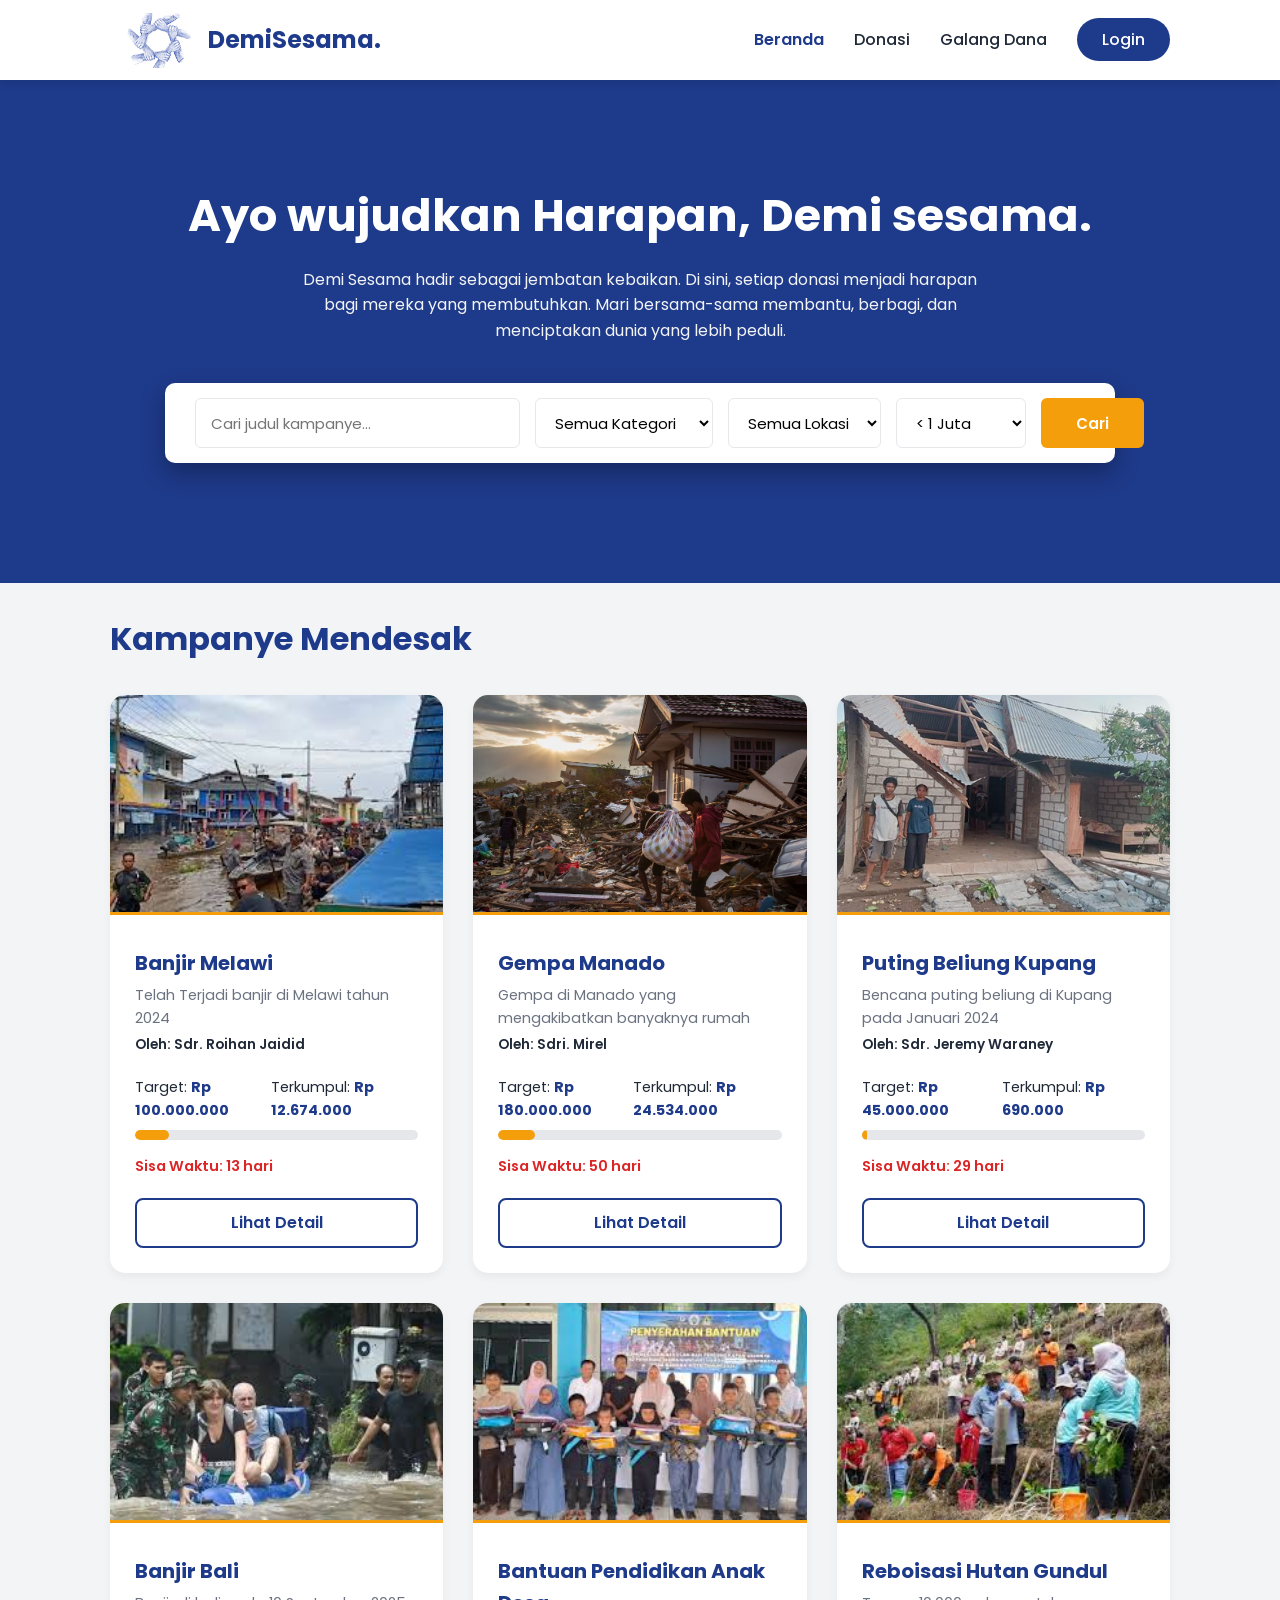
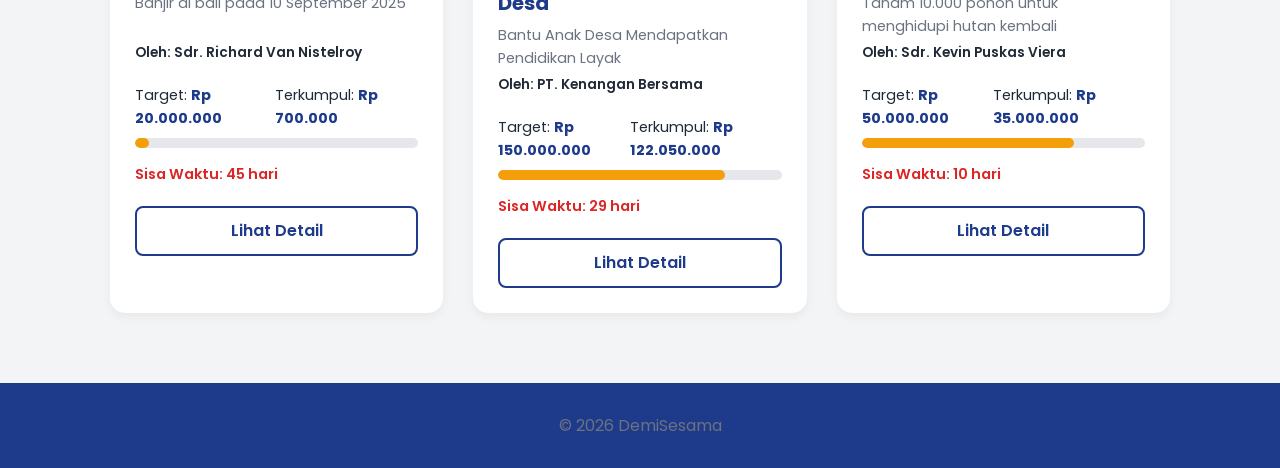
==== commit 439bf53c: "crowdfunding done bish" ====
--- a/index.html
+++ b/index.html
@@ -39,6 +39,7 @@
 
                 <div class="search-bar">
                     <form>
+                        <i class="fas fa-search"></i>
                         <input type="text" placeholder="Cari judul kampanye...">
 
                         <select name="Kategori" id="Kategori">
@@ -63,6 +64,13 @@
                             <option value="ntt">NTT</option>
                         </select>
 
+                        <select name="range" id="range">
+                            <option value="0-1000000">&lt; 1 Juta</option>
+                            <option value="1000000-5000000">1 - 5 Juta</option>
+                            <option value="5000000-10000000">5 - 10 Juta</option>
+                            <option value="10000000+">&gt; 10 Juta</option>
+                        </select>
+
                         <button type="button" class="btn-search">Cari</button>
                     </form>
                 </div>
--- a/CSS/home.css
+++ b/CSS/home.css
@@ -73,6 +73,16 @@
     background-color: var(--button-hover);
 }
 
+.untuk-filter {
+    display: none;
+    margin-top: 10px;
+    gap: 10px;
+}
+
+.untuk-filter.active {
+    display: flex;
+}
+
 .kampanye {
     padding: 30px 0;
 }
--- a/CSS/global.css
+++ b/CSS/global.css
@@ -126,4 +126,23 @@
     color: var(--danger);
     margin-left: 4px;
     font-weight: bold;
+}
+
+.logo-website {
+    height: 55px;
+    width: auto;
+    display: block;
+}
+
+/*bagian login*/
+.logo-link {
+    display: flex;
+    align-items: center;
+    text-decoration: none;
+    color: inherit;
+}
+
+.link-kembali-login {
+    font-size: 0.9rem;
+    color: var(--text-desc);
 }
